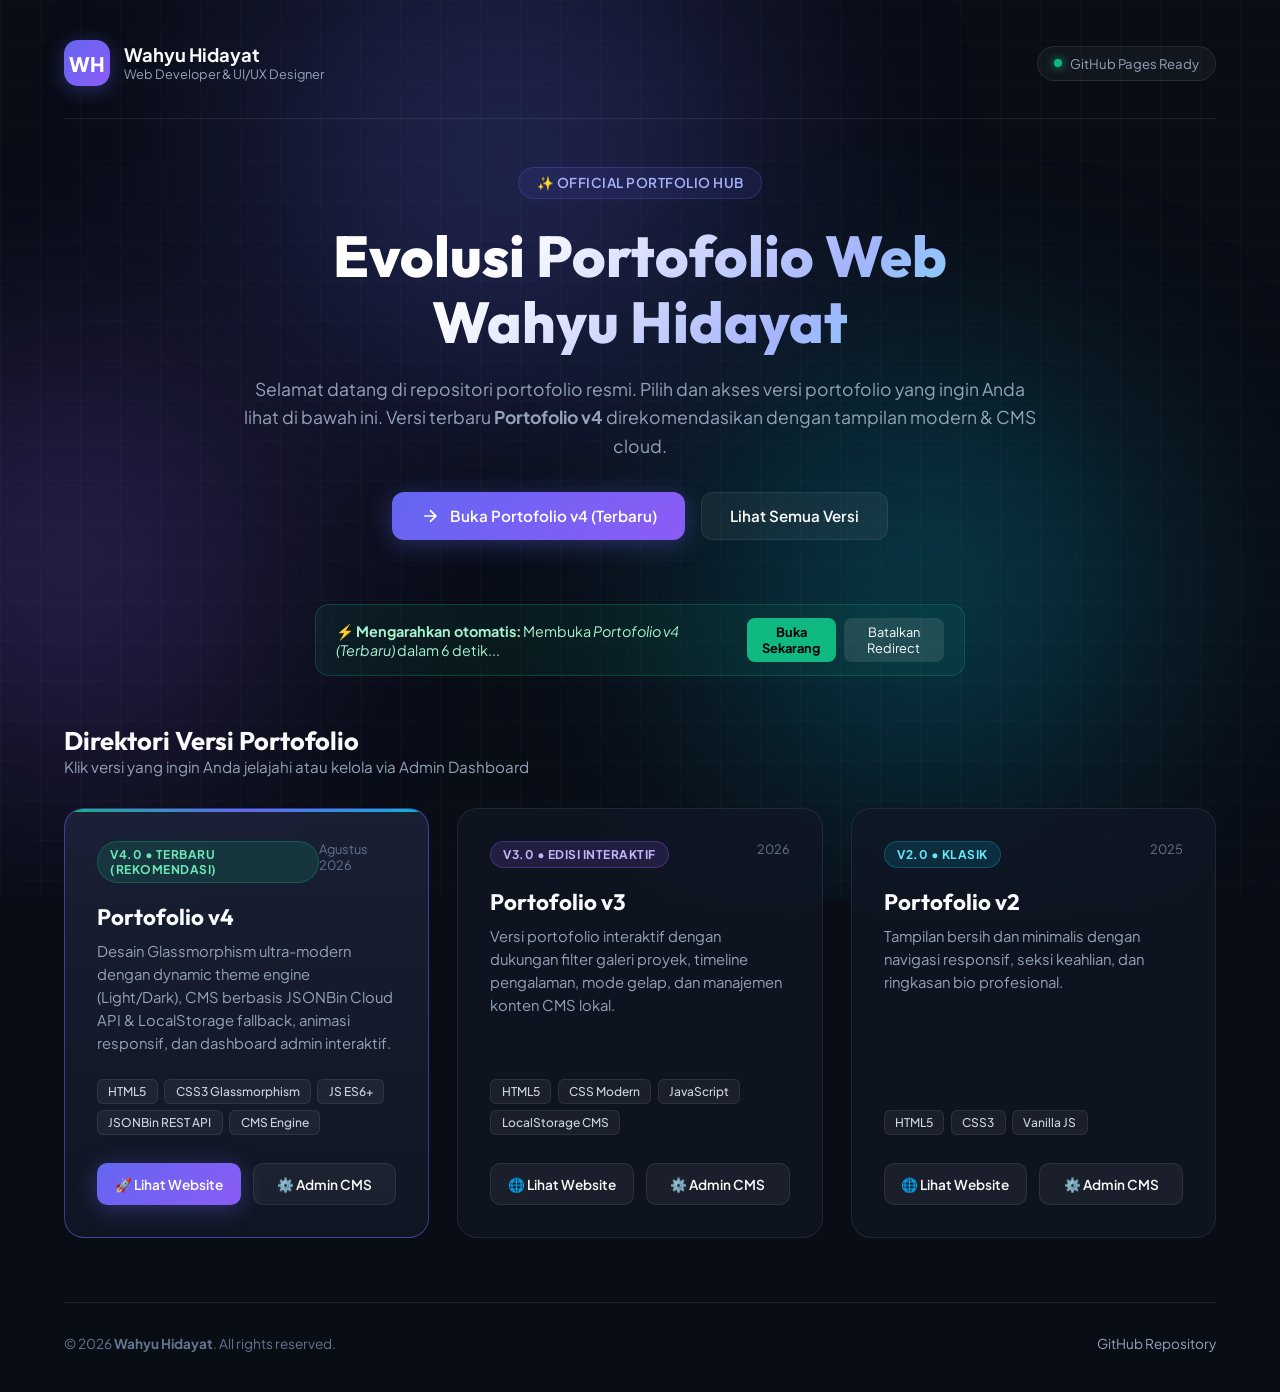
==== index.html @ 2be3a0bd "feat: add Portofolio v4, root index.html directory hub, and .nojekyll for GitHub Pages deployment" ====
<!DOCTYPE html>
<html lang="id">
<head>
    <meta charset="UTF-8">
    <meta name="viewport" content="width=device-width, initial-scale=1.0">
    <title>Wahyu Hidayat - Portfolio Directory Hub</title>
    <meta name="description" content="Direktori Portal Portofolio Wahyu Hidayat. Akses semua versi portofolio (v2, v3, v4) dalam satu tempat.">
    <link rel="preconnect" href="https://fonts.googleapis.com">
    <link rel="preconnect" href="https://fonts.gstatic.com" crossorigin>
    <link href="https://fonts.googleapis.com/css2?family=Outfit:wght@300;400;500;600;700;800&family=Plus+Jakarta+Sans:wght@400;500;600;700&display=swap" rel="stylesheet">
    <style>
        :root {
            --bg-dark: #090d16;
            --bg-card: rgba(18, 24, 38, 0.7);
            --bg-card-hover: rgba(28, 36, 56, 0.85);
            --border-color: rgba(255, 255, 255, 0.08);
            --border-hover: rgba(99, 102, 241, 0.4);
            --primary: #6366f1;
            --primary-glow: rgba(99, 102, 241, 0.35);
            --cyan: #06b6d4;
            --emerald: #10b981;
            --violet: #8b5cf6;
            --text-main: #f8fafc;
            --text-muted: #94a3b8;
            --text-dim: #64748b;
        }

        * {
            margin: 0;
            padding: 0;
            box-sizing: border-box;
            font-family: 'Plus Jakarta Sans', 'Outfit', sans-serif;
        }

        body {
            background-color: var(--bg-dark);
            color: var(--text-main);
            min-height: 100vh;
            display: flex;
            flex-direction: column;
            overflow-x: hidden;
            position: relative;
        }

        /* Ambient Glow Background */
        .ambient-bg {
            position: fixed;
            top: 0;
            left: 0;
            width: 100vw;
            height: 100vh;
            pointer-events: none;
            z-index: 0;
            overflow: hidden;
        }

        .glow-orb {
            position: absolute;
            border-radius: 50%;
            filter: blur(120px);
            opacity: 0.25;
            animation: pulseOrb 12s infinite alternate ease-in-out;
        }

        .orb-1 {
            top: -10%;
            left: 20%;
            width: 500px;
            height: 500px;
            background: var(--primary);
        }

        .orb-2 {
            bottom: 10%;
            right: 10%;
            width: 450px;
            height: 450px;
            background: var(--cyan);
            animation-delay: -4s;
        }

        .orb-3 {
            top: 40%;
            left: -10%;
            width: 400px;
            height: 400px;
            background: var(--violet);
            animation-delay: -8s;
        }

        @keyframes pulseOrb {
            0% { transform: scale(1) translate(0, 0); opacity: 0.2; }
            100% { transform: scale(1.15) translate(30px, -20px); opacity: 0.35; }
        }

        /* Grid lines pattern overlay */
        .grid-overlay {
            position: fixed;
            inset: 0;
            background-image: 
                linear-gradient(to right, rgba(255, 255, 255, 0.02) 1px, transparent 1px),
                linear-gradient(to bottom, rgba(255, 255, 255, 0.02) 1px, transparent 1px);
            background-size: 40px 40px;
            pointer-events: none;
            z-index: 1;
        }

        /* Main Container */
        .container {
            width: 100%;
            max-width: 1200px;
            margin: 0 auto;
            padding: 2.5rem 1.5rem;
            position: relative;
            z-index: 2;
            flex: 1;
            display: flex;
            flex-direction: column;
        }

        /* Header */
        header {
            display: flex;
            justify-content: space-between;
            align-items: center;
            padding-bottom: 2rem;
            border-bottom: 1px solid var(--border-color);
            margin-bottom: 3rem;
        }

        .brand-logo {
            display: flex;
            align-items: center;
            gap: 0.85rem;
            text-decoration: none;
        }

        .avatar-badge {
            width: 46px;
            height: 46px;
            border-radius: 14px;
            background: linear-gradient(135deg, var(--primary), var(--violet));
            display: flex;
            align-items: center;
            justify-content: center;
            font-weight: 800;
            font-size: 1.25rem;
            color: #fff;
            box-shadow: 0 4px 20px var(--primary-glow);
        }

        .brand-info h2 {
            font-size: 1.15rem;
            font-weight: 700;
            color: var(--text-main);
            line-height: 1.2;
        }

        .brand-info p {
            font-size: 0.8rem;
            color: var(--text-muted);
        }

        .repo-status {
            display: flex;
            align-items: center;
            gap: 0.5rem;
            background: rgba(255, 255, 255, 0.04);
            border: 1px solid var(--border-color);
            padding: 0.5rem 1rem;
            border-radius: 50px;
            font-size: 0.825rem;
            color: var(--text-muted);
        }

        .status-dot {
            width: 8px;
            height: 8px;
            border-radius: 50%;
            background: var(--emerald);
            box-shadow: 0 0 10px var(--emerald);
            animation: blink 2s infinite;
        }

        @keyframes blink {
            0%, 100% { opacity: 1; }
            50% { opacity: 0.4; }
        }

        /* Hero Banner */
        .hero {
            text-align: center;
            max-width: 800px;
            margin: 0 auto 4rem auto;
        }

        .hero-badge {
            display: inline-flex;
            align-items: center;
            gap: 0.5rem;
            padding: 0.4rem 1.1rem;
            border-radius: 50px;
            background: rgba(99, 102, 241, 0.1);
            border: 1px solid rgba(99, 102, 241, 0.25);
            color: #a5b4fc;
            font-size: 0.85rem;
            font-weight: 600;
            margin-bottom: 1.5rem;
            letter-spacing: 0.5px;
            text-transform: uppercase;
        }

        .hero h1 {
            font-family: 'Outfit', sans-serif;
            font-size: clamp(2.2rem, 5vw, 3.6rem);
            font-weight: 800;
            line-height: 1.15;
            margin-bottom: 1.25rem;
            background: linear-gradient(135deg, #ffffff 30%, #a5b4fc 70%, #67e8f9 100%);
            -webkit-background-clip: text;
            -webkit-text-fill-color: transparent;
        }

        .hero p {
            font-size: 1.1rem;
            color: var(--text-muted);
            line-height: 1.6;
            margin-bottom: 2rem;
        }

        .quick-actions {
            display: flex;
            justify-content: center;
            gap: 1rem;
            flex-wrap: wrap;
        }

        .btn {
            display: inline-flex;
            align-items: center;
            gap: 0.6rem;
            padding: 0.85rem 1.75rem;
            border-radius: 12px;
            font-weight: 600;
            font-size: 0.95rem;
            text-decoration: none;
            transition: all 0.25s cubic-bezier(0.4, 0, 0.2, 1);
            cursor: pointer;
            border: none;
        }

        .btn-primary {
            background: linear-gradient(135deg, var(--primary), var(--violet));
            color: #fff;
            box-shadow: 0 4px 25px var(--primary-glow);
        }

        .btn-primary:hover {
            transform: translateY(-2px);
            box-shadow: 0 8px 30px rgba(99, 102, 241, 0.5);
        }

        .btn-secondary {
            background: rgba(255, 255, 255, 0.05);
            color: var(--text-main);
            border: 1px solid var(--border-color);
        }

        .btn-secondary:hover {
            background: rgba(255, 255, 255, 0.1);
            border-color: rgba(255, 255, 255, 0.2);
            transform: translateY(-2px);
        }

        /* Auto-redirect banner */
        .redirect-notice {
            background: rgba(16, 185, 129, 0.08);
            border: 1px solid rgba(16, 185, 129, 0.25);
            border-radius: 14px;
            padding: 0.85rem 1.25rem;
            margin: 0 auto 3rem auto;
            max-width: 650px;
            display: flex;
            align-items: center;
            justify-content: space-between;
            gap: 1rem;
            font-size: 0.9rem;
            color: #a7f3d0;
        }

        .redirect-notice.hidden {
            display: none;
        }

        .btn-sm-cancel {
            background: rgba(255, 255, 255, 0.1);
            border: none;
            color: #fff;
            padding: 0.35rem 0.75rem;
            border-radius: 8px;
            font-size: 0.8rem;
            cursor: pointer;
            transition: background 0.2s;
        }

        .btn-sm-cancel:hover {
            background: rgba(255, 255, 255, 0.2);
        }

        /* Section Title */
        .section-header {
            margin-bottom: 2rem;
        }

        .section-header h2 {
            font-family: 'Outfit', sans-serif;
            font-size: 1.6rem;
            font-weight: 700;
            color: var(--text-main);
        }

        .section-header p {
            color: var(--text-muted);
            font-size: 0.95rem;
        }

        /* Versions Grid */
        .versions-grid {
            display: grid;
            grid-template-columns: repeat(auto-fit, minmax(320px, 1fr));
            gap: 1.75rem;
            margin-bottom: 4rem;
        }

        .version-card {
            background: var(--bg-card);
            border: 1px solid var(--border-color);
            border-radius: 20px;
            padding: 2rem;
            backdrop-filter: blur(12px);
            -webkit-backdrop-filter: blur(12px);
            transition: all 0.3s cubic-bezier(0.4, 0, 0.2, 1);
            display: flex;
            flex-direction: column;
            position: relative;
            overflow: hidden;
        }

        .version-card:hover {
            background: var(--bg-card-hover);
            border-color: var(--border-hover);
            transform: translateY(-6px);
            box-shadow: 0 20px 40px rgba(0, 0, 0, 0.4);
        }

        .version-card.featured {
            border-color: rgba(99, 102, 241, 0.5);
            background: linear-gradient(180deg, rgba(30, 37, 60, 0.8) 0%, rgba(18, 24, 38, 0.8) 100%);
        }

        .version-card.featured::before {
            content: '';
            position: absolute;
            top: 0;
            left: 0;
            right: 0;
            height: 3px;
            background: linear-gradient(90deg, var(--emerald), var(--primary), var(--cyan));
        }

        .card-top {
            display: flex;
            justify-content: space-between;
            align-items: flex-start;
            margin-bottom: 1.25rem;
        }

        .version-tag {
            font-size: 0.75rem;
            font-weight: 700;
            padding: 0.3rem 0.75rem;
            border-radius: 50px;
            letter-spacing: 0.5px;
            text-transform: uppercase;
        }

        .tag-v4 {
            background: rgba(16, 185, 129, 0.15);
            color: #6ee7b7;
            border: 1px solid rgba(16, 185, 129, 0.3);
        }

        .tag-v3 {
            background: rgba(139, 92, 246, 0.15);
            color: #c4b5fd;
            border: 1px solid rgba(139, 92, 246, 0.3);
        }

        .tag-v2 {
            background: rgba(6, 182, 212, 0.15);
            color: #67e8f9;
            border: 1px solid rgba(6, 182, 212, 0.3);
        }

        .release-date {
            font-size: 0.8rem;
            color: var(--text-dim);
        }

        .card-title {
            font-family: 'Outfit', sans-serif;
            font-size: 1.4rem;
            font-weight: 700;
            margin-bottom: 0.6rem;
            color: var(--text-main);
        }

        .card-desc {
            font-size: 0.925rem;
            color: var(--text-muted);
            line-height: 1.55;
            margin-bottom: 1.5rem;
            flex: 1;
        }

        .tech-stack {
            display: flex;
            flex-wrap: wrap;
            gap: 0.4rem;
            margin-bottom: 1.75rem;
        }

        .tech-pill {
            background: rgba(255, 255, 255, 0.05);
            border: 1px solid rgba(255, 255, 255, 0.08);
            color: #cbd5e1;
            padding: 0.25rem 0.65rem;
            border-radius: 6px;
            font-size: 0.75rem;
            font-weight: 500;
        }

        .card-actions {
            display: grid;
            grid-template-columns: 1fr 1fr;
            gap: 0.75rem;
        }

        .card-actions .btn {
            padding: 0.7rem 1rem;
            font-size: 0.85rem;
            justify-content: center;
            border-radius: 10px;
        }

        /* Footer */
        footer {
            margin-top: auto;
            padding-top: 2rem;
            border-top: 1px solid var(--border-color);
            display: flex;
            justify-content: space-between;
            align-items: center;
            flex-wrap: wrap;
            gap: 1rem;
            color: var(--text-dim);
            font-size: 0.85rem;
        }

        footer a {
            color: var(--text-muted);
            text-decoration: none;
            transition: color 0.2s;
        }

        footer a:hover {
            color: var(--primary);
        }

        .social-links {
            display: flex;
            gap: 1.25rem;
        }

        @media (max-width: 640px) {
            header {
                flex-direction: column;
                align-items: flex-start;
                gap: 1rem;
            }
            .card-actions {
                grid-template-columns: 1fr;
            }
            .redirect-notice {
                flex-direction: column;
                align-items: flex-start;
            }
        }
    </style>
</head>
<body>
    <div class="ambient-bg">
        <div class="glow-orb orb-1"></div>
        <div class="glow-orb orb-2"></div>
        <div class="glow-orb orb-3"></div>
    </div>
    <div class="grid-overlay"></div>

    <div class="container">
        <!-- Header -->
        <header>
            <a href="#" class="brand-logo">
                <div class="avatar-badge">WH</div>
                <div class="brand-info">
                    <h2>Wahyu Hidayat</h2>
                    <p>Web Developer & UI/UX Designer</p>
                </div>
            </a>
            <div class="repo-status">
                <span class="status-dot"></span>
                <span>GitHub Pages Ready</span>
            </div>
        </header>

        <!-- Hero Section -->
        <section class="hero">
            <div class="hero-badge">
                <span>✨ Official Portfolio Hub</span>
            </div>
            <h1>Evolusi Portofolio Web Wahyu Hidayat</h1>
            <p>
                Selamat datang di repositori portofolio resmi. Pilih dan akses versi portofolio yang ingin Anda lihat di bawah ini. Versi terbaru <strong>Portofolio v4</strong> direkomendasikan dengan tampilan modern & CMS cloud.
            </p>
            <div class="quick-actions">
                <a href="./Portofolio%20v4/index.html" class="btn btn-primary">
                    <svg width="20" height="20" viewBox="0 0 24 24" fill="none" stroke="currentColor" stroke-width="2"><path d="M5 12h14M12 5l7 7-7 7"/></svg>
                    Buka Portofolio v4 (Terbaru)
                </a>
                <a href="#versions" class="btn btn-secondary">
                    Lihat Semua Versi
                </a>
            </div>
        </section>

        <!-- Auto Redirect Notice -->
        <div id="redirectNotice" class="redirect-notice">
            <div>
                ⚡ <strong>Mengarahkan otomatis:</strong> Membuka <em>Portofolio v4 (Terbaru)</em> dalam <span id="countdown">7</span> detik...
            </div>
            <div style="display: flex; gap: 0.5rem; align-items: center;">
                <button id="btnGoNow" class="btn-sm-cancel" style="background: var(--emerald); color: #000; font-weight:700;">Buka Sekarang</button>
                <button id="btnCancelRedirect" class="btn-sm-cancel">Batalkan Redirect</button>
            </div>
        </div>

        <!-- Versions Section -->
        <section id="versions">
            <div class="section-header">
                <h2>Direktori Versi Portofolio</h2>
                <p>Klik versi yang ingin Anda jelajahi atau kelola via Admin Dashboard</p>
            </div>

            <div class="versions-grid">
                <!-- Portofolio v4 -->
                <div class="version-card featured">
                    <div class="card-top">
                        <span class="version-tag tag-v4">v4.0 • Terbaru (Rekomendasi)</span>
                        <span class="release-date">Agustus 2026</span>
                    </div>
                    <h3 class="card-title">Portofolio v4</h3>
                    <p class="card-desc">
                        Desain Glassmorphism ultra-modern dengan dynamic theme engine (Light/Dark), CMS berbasis JSONBin Cloud API & LocalStorage fallback, animasi responsif, dan dashboard admin interaktif.
                    </p>
                    <div class="tech-stack">
                        <span class="tech-pill">HTML5</span>
                        <span class="tech-pill">CSS3 Glassmorphism</span>
                        <span class="tech-pill">JS ES6+</span>
                        <span class="tech-pill">JSONBin REST API</span>
                        <span class="tech-pill">CMS Engine</span>
                    </div>
                    <div class="card-actions">
                        <a href="./Portofolio%20v4/index.html" class="btn btn-primary">
                            <span>🚀 Lihat Website</span>
                        </a>
                        <a href="./Portofolio%20v4/admin.html" class="btn btn-secondary">
                            <span>⚙️ Admin CMS</span>
                        </a>
                    </div>
                </div>

                <!-- Portofolio v3 -->
                <div class="version-card">
                    <div class="card-top">
                        <span class="version-tag tag-v3">v3.0 • Edisi Interaktif</span>
                        <span class="release-date">2026</span>
                    </div>
                    <h3 class="card-title">Portofolio v3</h3>
                    <p class="card-desc">
                        Versi portofolio interaktif dengan dukungan filter galeri proyek, timeline pengalaman, mode gelap, dan manajemen konten CMS lokal.
                    </p>
                    <div class="tech-stack">
                        <span class="tech-pill">HTML5</span>
                        <span class="tech-pill">CSS Modern</span>
                        <span class="tech-pill">JavaScript</span>
                        <span class="tech-pill">LocalStorage CMS</span>
                    </div>
                    <div class="card-actions">
                        <a href="./Portofolio%20v3/index.html" class="btn btn-secondary">
                            <span>🌐 Lihat Website</span>
                        </a>
                        <a href="./Portofolio%20v3/admin.html" class="btn btn-secondary">
                            <span>⚙️ Admin CMS</span>
                        </a>
                    </div>
                </div>

                <!-- Portofolio v2 -->
                <div class="version-card">
                    <div class="card-top">
                        <span class="version-tag tag-v2">v2.0 • Klasik</span>
                        <span class="release-date">2025</span>
                    </div>
                    <h3 class="card-title">Portofolio v2</h3>
                    <p class="card-desc">
                        Tampilan bersih dan minimalis dengan navigasi responsif, seksi keahlian, dan ringkasan bio profesional.
                    </p>
                    <div class="tech-stack">
                        <span class="tech-pill">HTML5</span>
                        <span class="tech-pill">CSS3</span>
                        <span class="tech-pill">Vanilla JS</span>
                    </div>
                    <div class="card-actions">
                        <a href="./Portofolio%20v2/index.html" class="btn btn-secondary">
                            <span>🌐 Lihat Website</span>
                        </a>
                        <a href="./Portofolio%20v2/admin.html" class="btn btn-secondary">
                            <span>⚙️ Admin CMS</span>
                        </a>
                    </div>
                </div>
            </div>
        </section>

        <!-- Footer -->
        <footer>
            <div>
                © 2026 <strong>Wahyu Hidayat</strong>. All rights reserved.
            </div>
            <div class="social-links">
                <a href="https://github.com/wahyuhidayatwyh-boop/myportofolio" target="_blank" rel="noopener">GitHub Repository</a>
            </div>
        </footer>
    </div>

    <script>
        // Auto redirect timer logic
        let timeLeft = 7;
        const countdownEl = document.getElementById('countdown');
        const noticeEl = document.getElementById('redirectNotice');
        const cancelBtn = document.getElementById('btnCancelRedirect');
        const goNowBtn = document.getElementById('btnGoNow');

        // Check if user disabled auto-redirect previously
        if (localStorage.getItem('disable_hub_redirect') === 'true') {
            noticeEl.classList.add('hidden');
        } else {
            const timer = setInterval(() => {
                timeLeft--;
                if (countdownEl) countdownEl.textContent = timeLeft;
                if (timeLeft <= 0) {
                    clearInterval(timer);
                    window.location.href = './Portofolio%20v4/index.html';
                }
            }, 1000);

            cancelBtn.addEventListener('click', () => {
                clearInterval(timer);
                noticeEl.classList.add('hidden');
                localStorage.setItem('disable_hub_redirect', 'true');
            });

            goNowBtn.addEventListener('click', () => {
                clearInterval(timer);
                window.location.href = './Portofolio%20v4/index.html';
            });
        }
    </script>
</body>
</html>
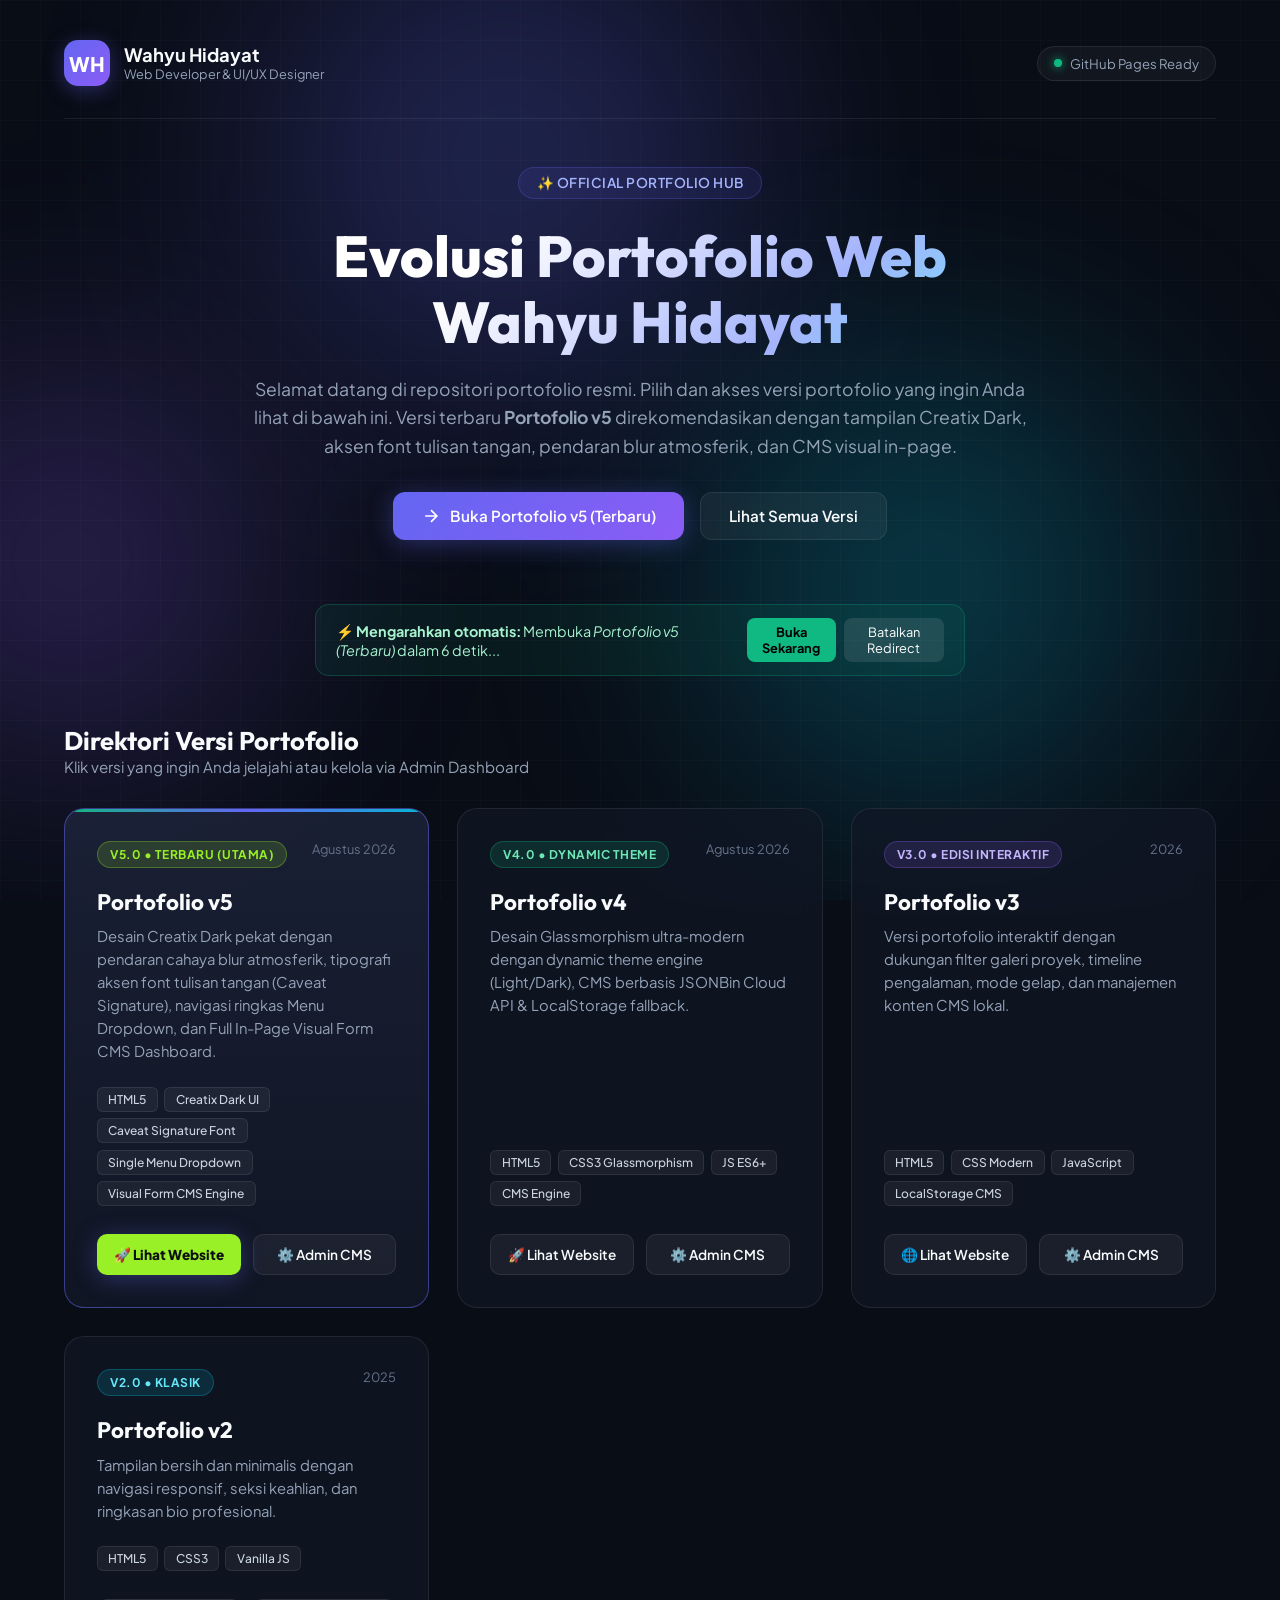
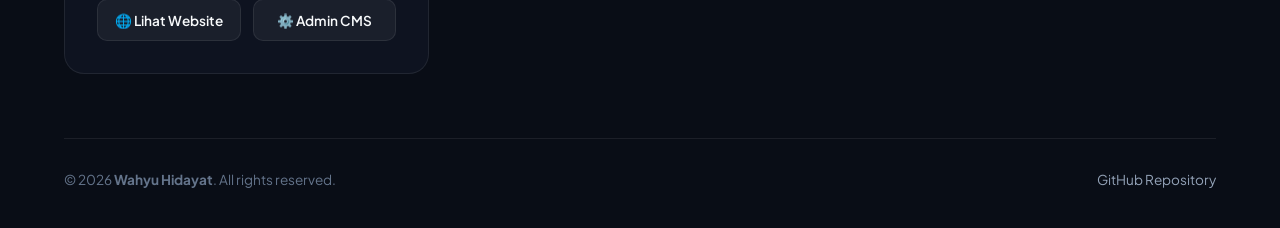
==== commit 6c42c112: "feat: deploy Portofolio v5 with Creatix Dark UI, Caveat font signature, compact navbar dropdown menu" ====
--- a/index.html
+++ b/index.html
@@ -529,12 +529,12 @@
             </div>
             <h1>Evolusi Portofolio Web Wahyu Hidayat</h1>
             <p>
-                Selamat datang di repositori portofolio resmi. Pilih dan akses versi portofolio yang ingin Anda lihat di bawah ini. Versi terbaru <strong>Portofolio v4</strong> direkomendasikan dengan tampilan modern & CMS cloud.
+                Selamat datang di repositori portofolio resmi. Pilih dan akses versi portofolio yang ingin Anda lihat di bawah ini. Versi terbaru <strong>Portofolio v5</strong> direkomendasikan dengan tampilan Creatix Dark, aksen font tulisan tangan, pendaran blur atmosferik, dan CMS visual in-page.
             </p>
             <div class="quick-actions">
-                <a href="./Portofolio%20v4/index.html" class="btn btn-primary">
+                <a href="./Portofolio%20v5/index.html" class="btn btn-primary">
                     <svg width="20" height="20" viewBox="0 0 24 24" fill="none" stroke="currentColor" stroke-width="2"><path d="M5 12h14M12 5l7 7-7 7"/></svg>
-                    Buka Portofolio v4 (Terbaru)
+                    Buka Portofolio v5 (Terbaru)
                 </a>
                 <a href="#versions" class="btn btn-secondary">
                     Lihat Semua Versi
@@ -545,7 +545,7 @@
         <!-- Auto Redirect Notice -->
         <div id="redirectNotice" class="redirect-notice">
             <div>
-                ⚡ <strong>Mengarahkan otomatis:</strong> Membuka <em>Portofolio v4 (Terbaru)</em> dalam <span id="countdown">7</span> detik...
+                ⚡ <strong>Mengarahkan otomatis:</strong> Membuka <em>Portofolio v5 (Terbaru)</em> dalam <span id="countdown">7</span> detik...
             </div>
             <div style="display: flex; gap: 0.5rem; align-items: center;">
                 <button id="btnGoNow" class="btn-sm-cancel" style="background: var(--emerald); color: #000; font-weight:700;">Buka Sekarang</button>
@@ -561,25 +561,51 @@
             </div>
 
             <div class="versions-grid">
-                <!-- Portofolio v4 -->
+                <!-- Portofolio v5 -->
                 <div class="version-card featured">
                     <div class="card-top">
-                        <span class="version-tag tag-v4">v4.0 • Terbaru (Rekomendasi)</span>
+                        <span class="version-tag tag-v4" style="background: rgba(153, 240, 38, 0.15); color: #99f026; border-color: rgba(153, 240, 38, 0.3);">v5.0 • Terbaru (Utama)</span>
+                        <span class="release-date">Agustus 2026</span>
+                    </div>
+                    <h3 class="card-title">Portofolio v5</h3>
+                    <p class="card-desc">
+                        Desain Creatix Dark pekat dengan pendaran cahaya blur atmosferik, tipografi aksen font tulisan tangan (Caveat Signature), navigasi ringkas Menu Dropdown, dan Full In-Page Visual Form CMS Dashboard.
+                    </p>
+                    <div class="tech-stack">
+                        <span class="tech-pill">HTML5</span>
+                        <span class="tech-pill">Creatix Dark UI</span>
+                        <span class="tech-pill">Caveat Signature Font</span>
+                        <span class="tech-pill">Single Menu Dropdown</span>
+                        <span class="tech-pill">Visual Form CMS Engine</span>
+                    </div>
+                    <div class="card-actions">
+                        <a href="./Portofolio%20v5/index.html" class="btn btn-primary" style="background: #99f026; color: #0b0c10; font-weight: 800;">
+                            <span>🚀 Lihat Website</span>
+                        </a>
+                        <a href="./Portofolio%20v5/admin.html" class="btn btn-secondary">
+                            <span>⚙️ Admin CMS</span>
+                        </a>
+                    </div>
+                </div>
+
+                <!-- Portofolio v4 -->
+                <div class="version-card">
+                    <div class="card-top">
+                        <span class="version-tag tag-v4">v4.0 • Dynamic Theme</span>
                         <span class="release-date">Agustus 2026</span>
                     </div>
                     <h3 class="card-title">Portofolio v4</h3>
                     <p class="card-desc">
-                        Desain Glassmorphism ultra-modern dengan dynamic theme engine (Light/Dark), CMS berbasis JSONBin Cloud API & LocalStorage fallback, animasi responsif, dan dashboard admin interaktif.
+                        Desain Glassmorphism ultra-modern dengan dynamic theme engine (Light/Dark), CMS berbasis JSONBin Cloud API & LocalStorage fallback.
                     </p>
                     <div class="tech-stack">
                         <span class="tech-pill">HTML5</span>
                         <span class="tech-pill">CSS3 Glassmorphism</span>
                         <span class="tech-pill">JS ES6+</span>
-                        <span class="tech-pill">JSONBin REST API</span>
                         <span class="tech-pill">CMS Engine</span>
                     </div>
                     <div class="card-actions">
-                        <a href="./Portofolio%20v4/index.html" class="btn btn-primary">
+                        <a href="./Portofolio%20v4/index.html" class="btn btn-secondary">
                             <span>🚀 Lihat Website</span>
                         </a>
                         <a href="./Portofolio%20v4/admin.html" class="btn btn-secondary">
@@ -669,7 +695,7 @@
                 if (countdownEl) countdownEl.textContent = timeLeft;
                 if (timeLeft <= 0) {
                     clearInterval(timer);
-                    window.location.href = './Portofolio%20v4/index.html';
+                    window.location.href = './Portofolio%20v5/index.html';
                 }
             }, 1000);
 
@@ -681,7 +707,7 @@
 
             goNowBtn.addEventListener('click', () => {
                 clearInterval(timer);
-                window.location.href = './Portofolio%20v4/index.html';
+                window.location.href = './Portofolio%20v5/index.html';
             });
         }
     </script>
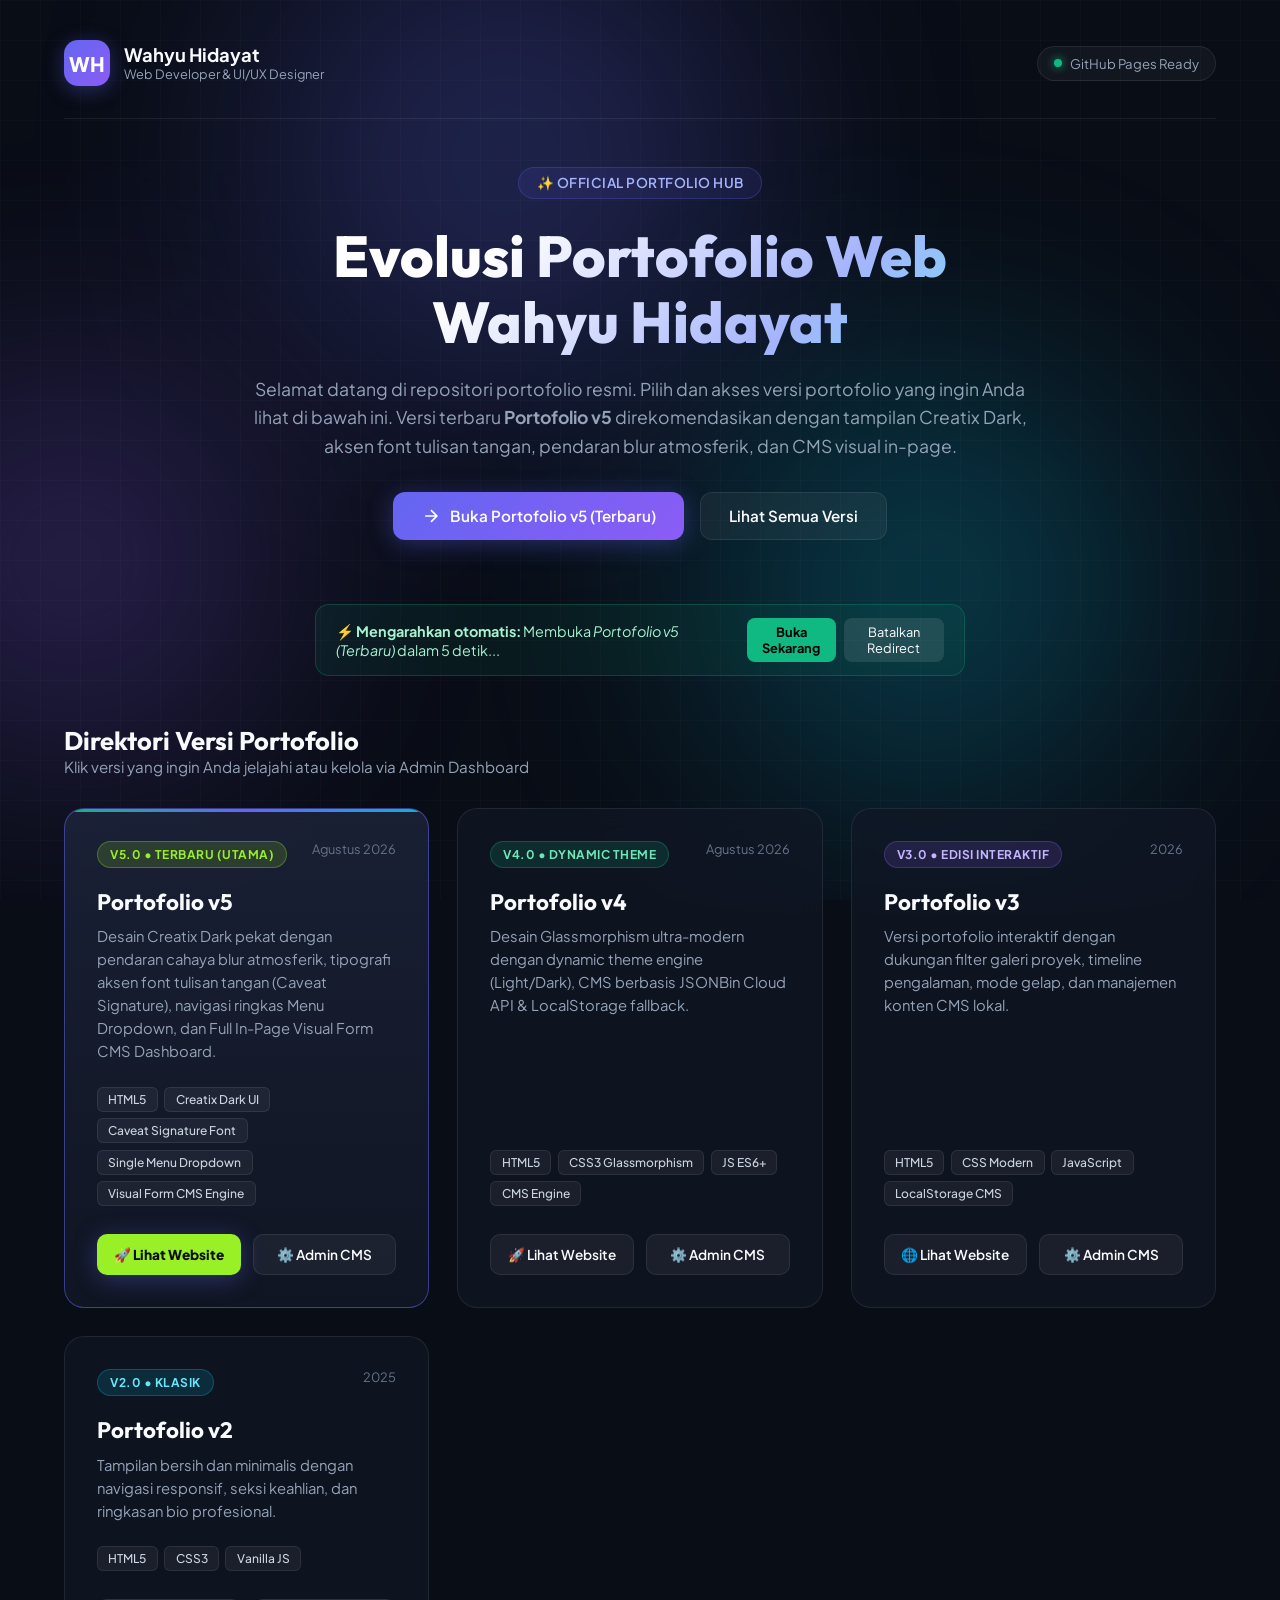
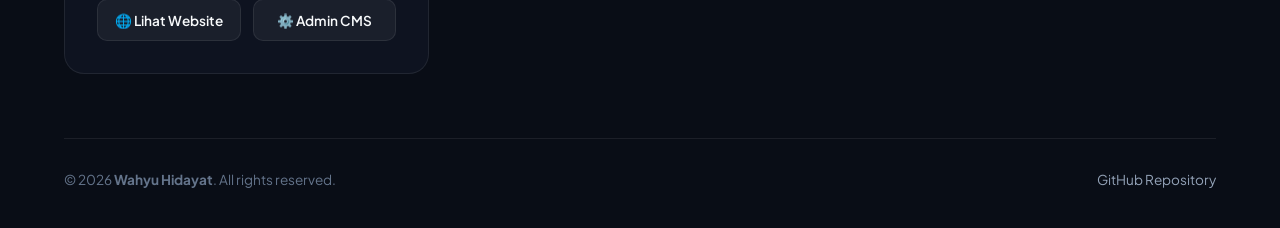
==== commit 8ad41d62: "docs: update meta description for v5 in root index.html" ====
--- a/index.html
+++ b/index.html
@@ -4,7 +4,7 @@
     <meta charset="UTF-8">
     <meta name="viewport" content="width=device-width, initial-scale=1.0">
     <title>Wahyu Hidayat - Portfolio Directory Hub</title>
-    <meta name="description" content="Direktori Portal Portofolio Wahyu Hidayat. Akses semua versi portofolio (v2, v3, v4) dalam satu tempat.">
+    <meta name="description" content="Direktori Portal Portofolio Wahyu Hidayat. Akses semua versi portofolio (v2, v3, v4, v5) dalam satu tempat.">
     <link rel="preconnect" href="https://fonts.googleapis.com">
     <link rel="preconnect" href="https://fonts.gstatic.com" crossorigin>
     <link href="https://fonts.googleapis.com/css2?family=Outfit:wght@300;400;500;600;700;800&family=Plus+Jakarta+Sans:wght@400;500;600;700&display=swap" rel="stylesheet">
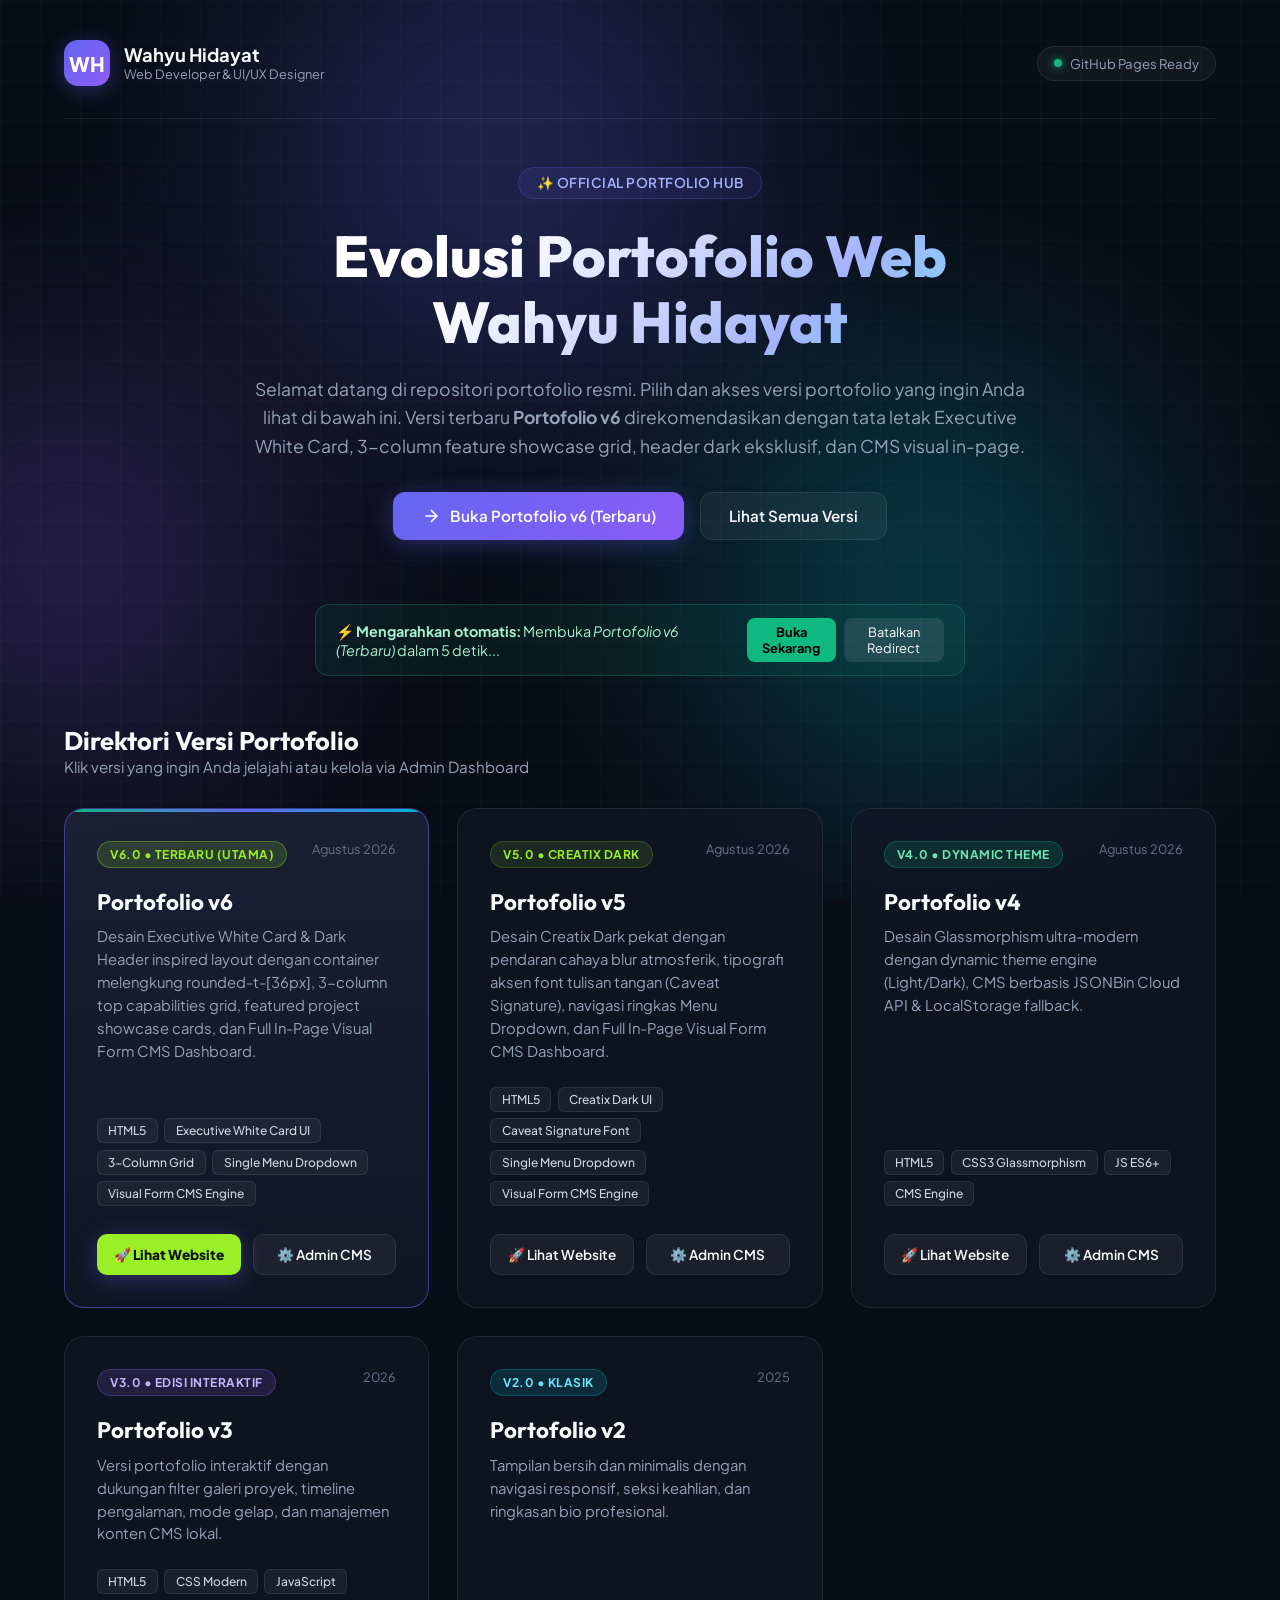
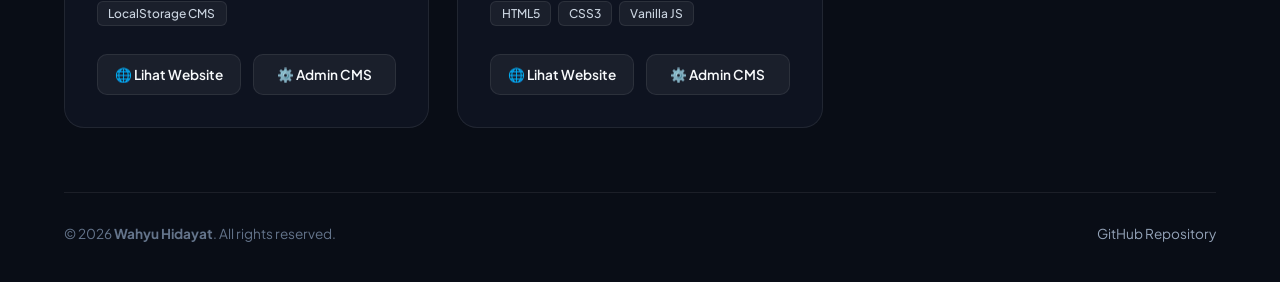
==== commit 468afbf9: "feat: release Portofolio v6 and update index directory hub" ====
--- a/index.html
+++ b/index.html
@@ -529,12 +529,12 @@
             </div>
             <h1>Evolusi Portofolio Web Wahyu Hidayat</h1>
             <p>
-                Selamat datang di repositori portofolio resmi. Pilih dan akses versi portofolio yang ingin Anda lihat di bawah ini. Versi terbaru <strong>Portofolio v5</strong> direkomendasikan dengan tampilan Creatix Dark, aksen font tulisan tangan, pendaran blur atmosferik, dan CMS visual in-page.
+                Selamat datang di repositori portofolio resmi. Pilih dan akses versi portofolio yang ingin Anda lihat di bawah ini. Versi terbaru <strong>Portofolio v6</strong> direkomendasikan dengan tata letak Executive White Card, 3-column feature showcase grid, header dark eksklusif, dan CMS visual in-page.
             </p>
             <div class="quick-actions">
-                <a href="./Portofolio%20v5/index.html" class="btn btn-primary">
+                <a href="./Portofolio%20v6/index.html" class="btn btn-primary">
                     <svg width="20" height="20" viewBox="0 0 24 24" fill="none" stroke="currentColor" stroke-width="2"><path d="M5 12h14M12 5l7 7-7 7"/></svg>
-                    Buka Portofolio v5 (Terbaru)
+                    Buka Portofolio v6 (Terbaru)
                 </a>
                 <a href="#versions" class="btn btn-secondary">
                     Lihat Semua Versi
@@ -545,7 +545,7 @@
         <!-- Auto Redirect Notice -->
         <div id="redirectNotice" class="redirect-notice">
             <div>
-                ⚡ <strong>Mengarahkan otomatis:</strong> Membuka <em>Portofolio v5 (Terbaru)</em> dalam <span id="countdown">7</span> detik...
+                ⚡ <strong>Mengarahkan otomatis:</strong> Membuka <em>Portofolio v6 (Terbaru)</em> dalam <span id="countdown">7</span> detik...
             </div>
             <div style="display: flex; gap: 0.5rem; align-items: center;">
                 <button id="btnGoNow" class="btn-sm-cancel" style="background: var(--emerald); color: #000; font-weight:700;">Buka Sekarang</button>
@@ -561,10 +561,37 @@
             </div>
 
             <div class="versions-grid">
-                <!-- Portofolio v5 -->
+                <!-- Portofolio v6 -->
                 <div class="version-card featured">
                     <div class="card-top">
-                        <span class="version-tag tag-v4" style="background: rgba(153, 240, 38, 0.15); color: #99f026; border-color: rgba(153, 240, 38, 0.3);">v5.0 • Terbaru (Utama)</span>
+                        <span class="version-tag tag-v4" style="background: rgba(153, 240, 38, 0.15); color: #99f026; border-color: rgba(153, 240, 38, 0.3);">v6.0 • Terbaru (Utama)</span>
+                        <span class="release-date">Agustus 2026</span>
+                    </div>
+                    <h3 class="card-title">Portofolio v6</h3>
+                    <p class="card-desc">
+                        Desain Executive White Card & Dark Header inspired layout dengan container melengkung rounded-t-[36px], 3-column top capabilities grid, featured project showcase cards, dan Full In-Page Visual Form CMS Dashboard.
+                    </p>
+                    <div class="tech-stack">
+                        <span class="tech-pill">HTML5</span>
+                        <span class="tech-pill">Executive White Card UI</span>
+                        <span class="tech-pill">3-Column Grid</span>
+                        <span class="tech-pill">Single Menu Dropdown</span>
+                        <span class="tech-pill">Visual Form CMS Engine</span>
+                    </div>
+                    <div class="card-actions">
+                        <a href="./Portofolio%20v6/index.html" class="btn btn-primary" style="background: #99f026; color: #0b0c10; font-weight: 800;">
+                            <span>🚀 Lihat Website</span>
+                        </a>
+                        <a href="./Portofolio%20v6/admin.html" class="btn btn-secondary">
+                            <span>⚙️ Admin CMS</span>
+                        </a>
+                    </div>
+                </div>
+
+                <!-- Portofolio v5 -->
+                <div class="version-card">
+                    <div class="card-top">
+                        <span class="version-tag tag-v4" style="background: rgba(153, 240, 38, 0.1); color: #99f026; border-color: rgba(153, 240, 38, 0.2);">v5.0 • Creatix Dark</span>
                         <span class="release-date">Agustus 2026</span>
                     </div>
                     <h3 class="card-title">Portofolio v5</h3>
@@ -579,7 +606,7 @@
                         <span class="tech-pill">Visual Form CMS Engine</span>
                     </div>
                     <div class="card-actions">
-                        <a href="./Portofolio%20v5/index.html" class="btn btn-primary" style="background: #99f026; color: #0b0c10; font-weight: 800;">
+                        <a href="./Portofolio%20v5/index.html" class="btn btn-secondary">
                             <span>🚀 Lihat Website</span>
                         </a>
                         <a href="./Portofolio%20v5/admin.html" class="btn btn-secondary">
@@ -695,7 +722,7 @@
                 if (countdownEl) countdownEl.textContent = timeLeft;
                 if (timeLeft <= 0) {
                     clearInterval(timer);
-                    window.location.href = './Portofolio%20v5/index.html';
+                    window.location.href = './Portofolio%20v6/index.html';
                 }
             }, 1000);
 
@@ -707,7 +734,7 @@
 
             goNowBtn.addEventListener('click', () => {
                 clearInterval(timer);
-                window.location.href = './Portofolio%20v5/index.html';
+                window.location.href = './Portofolio%20v6/index.html';
             });
         }
     </script>
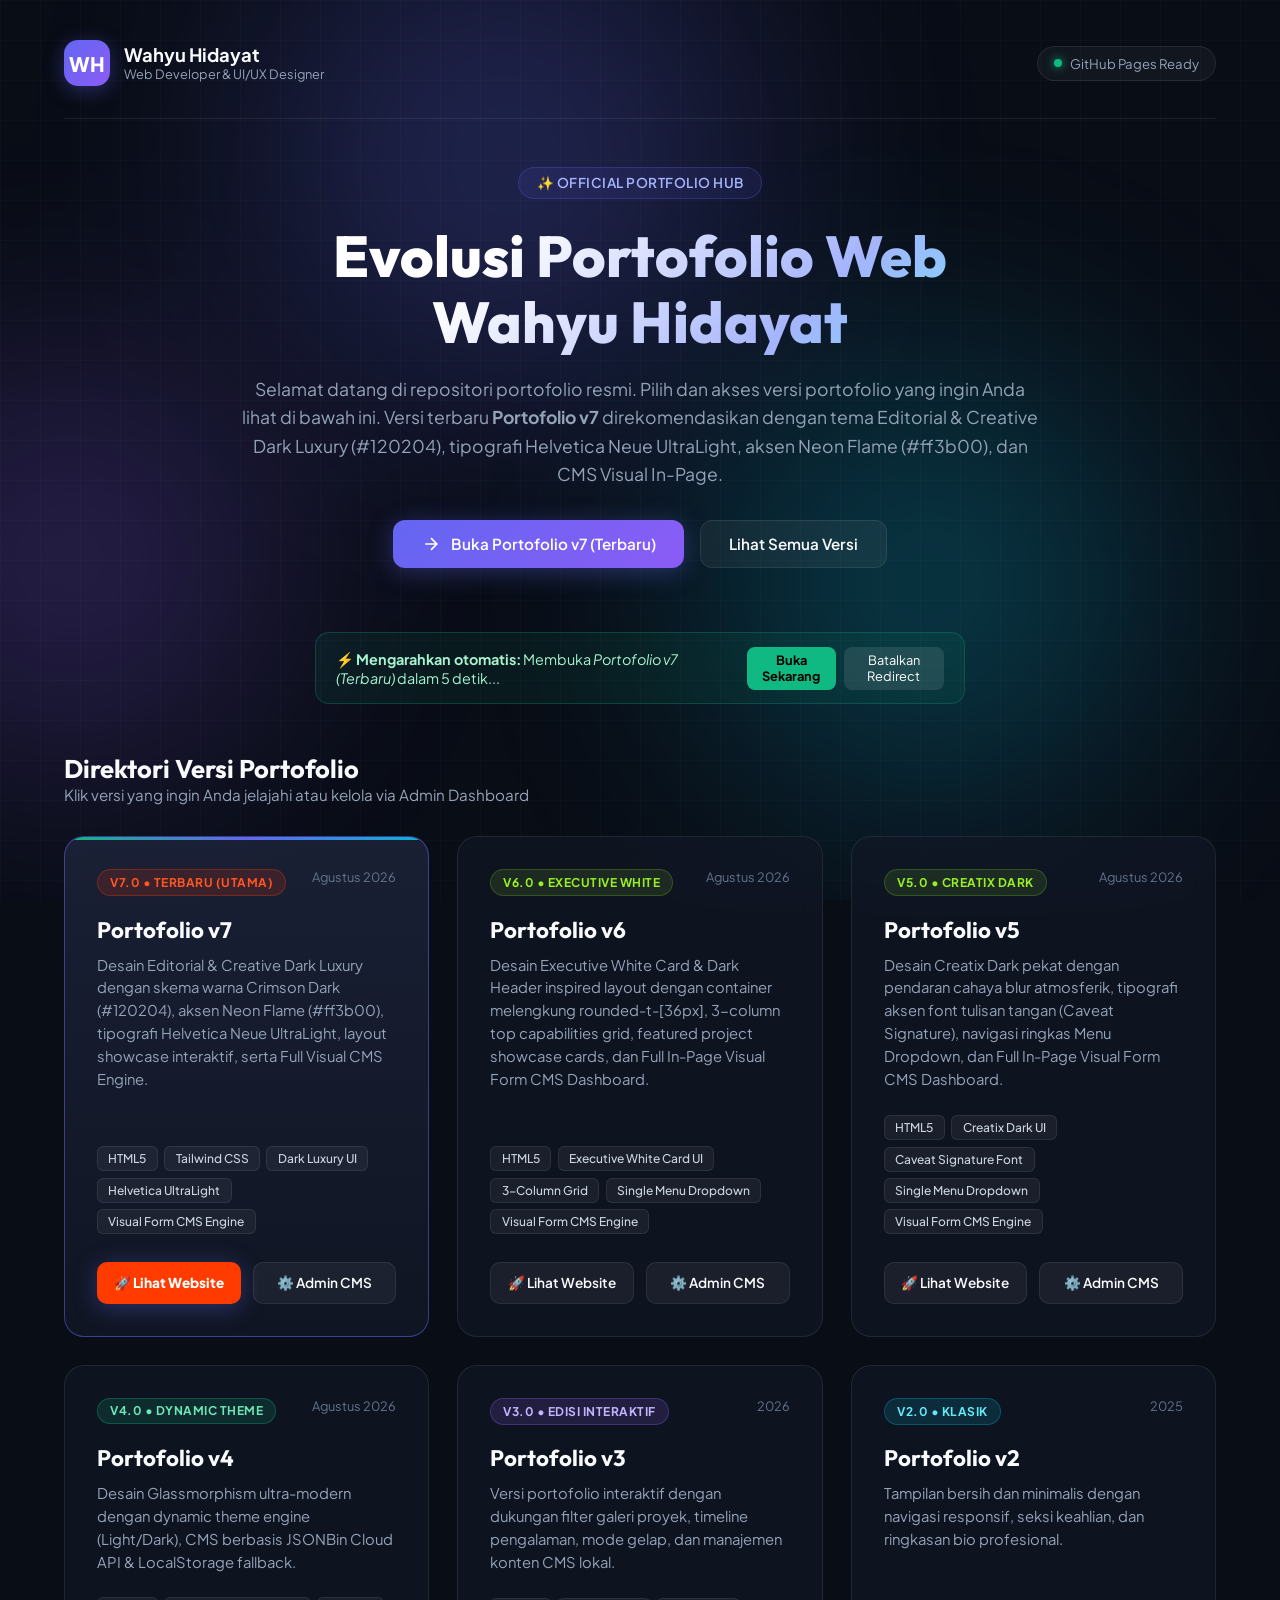
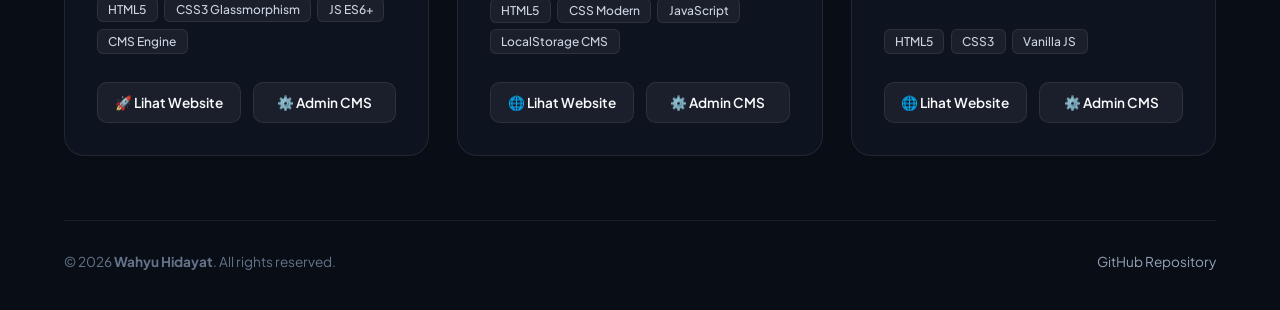
==== commit 41643e69: "Update root index.html hub to feature Portofolio v7" ====
--- a/index.html
+++ b/index.html
@@ -4,7 +4,7 @@
     <meta charset="UTF-8">
     <meta name="viewport" content="width=device-width, initial-scale=1.0">
     <title>Wahyu Hidayat - Portfolio Directory Hub</title>
-    <meta name="description" content="Direktori Portal Portofolio Wahyu Hidayat. Akses semua versi portofolio (v2, v3, v4, v5) dalam satu tempat.">
+    <meta name="description" content="Direktori Portal Portofolio Wahyu Hidayat. Akses semua versi portofolio (v2, v3, v4, v5, v6, v7) dalam satu tempat.">
     <link rel="preconnect" href="https://fonts.googleapis.com">
     <link rel="preconnect" href="https://fonts.gstatic.com" crossorigin>
     <link href="https://fonts.googleapis.com/css2?family=Outfit:wght@300;400;500;600;700;800&family=Plus+Jakarta+Sans:wght@400;500;600;700&display=swap" rel="stylesheet">
@@ -529,12 +529,12 @@
             </div>
             <h1>Evolusi Portofolio Web Wahyu Hidayat</h1>
             <p>
-                Selamat datang di repositori portofolio resmi. Pilih dan akses versi portofolio yang ingin Anda lihat di bawah ini. Versi terbaru <strong>Portofolio v6</strong> direkomendasikan dengan tata letak Executive White Card, 3-column feature showcase grid, header dark eksklusif, dan CMS visual in-page.
+                Selamat datang di repositori portofolio resmi. Pilih dan akses versi portofolio yang ingin Anda lihat di bawah ini. Versi terbaru <strong>Portofolio v7</strong> direkomendasikan dengan tema Editorial & Creative Dark Luxury (#120204), tipografi Helvetica Neue UltraLight, aksen Neon Flame (#ff3b00), dan CMS Visual In-Page.
             </p>
             <div class="quick-actions">
-                <a href="./Portofolio%20v6/index.html" class="btn btn-primary">
+                <a href="./Portofolio%20v7/index.html" class="btn btn-primary">
                     <svg width="20" height="20" viewBox="0 0 24 24" fill="none" stroke="currentColor" stroke-width="2"><path d="M5 12h14M12 5l7 7-7 7"/></svg>
-                    Buka Portofolio v6 (Terbaru)
+                    Buka Portofolio v7 (Terbaru)
                 </a>
                 <a href="#versions" class="btn btn-secondary">
                     Lihat Semua Versi
@@ -545,7 +545,7 @@
         <!-- Auto Redirect Notice -->
         <div id="redirectNotice" class="redirect-notice">
             <div>
-                ⚡ <strong>Mengarahkan otomatis:</strong> Membuka <em>Portofolio v6 (Terbaru)</em> dalam <span id="countdown">7</span> detik...
+                ⚡ <strong>Mengarahkan otomatis:</strong> Membuka <em>Portofolio v7 (Terbaru)</em> dalam <span id="countdown">7</span> detik...
             </div>
             <div style="display: flex; gap: 0.5rem; align-items: center;">
                 <button id="btnGoNow" class="btn-sm-cancel" style="background: var(--emerald); color: #000; font-weight:700;">Buka Sekarang</button>
@@ -561,10 +561,37 @@
             </div>
 
             <div class="versions-grid">
-                <!-- Portofolio v6 -->
+                <!-- Portofolio v7 -->
                 <div class="version-card featured">
                     <div class="card-top">
-                        <span class="version-tag tag-v4" style="background: rgba(153, 240, 38, 0.15); color: #99f026; border-color: rgba(153, 240, 38, 0.3);">v6.0 • Terbaru (Utama)</span>
+                        <span class="version-tag tag-v4" style="background: rgba(255, 59, 0, 0.15); color: #ff5722; border-color: rgba(255, 59, 0, 0.3);">v7.0 • Terbaru (Utama)</span>
+                        <span class="release-date">Agustus 2026</span>
+                    </div>
+                    <h3 class="card-title">Portofolio v7</h3>
+                    <p class="card-desc">
+                        Desain Editorial & Creative Dark Luxury dengan skema warna Crimson Dark (#120204), aksen Neon Flame (#ff3b00), tipografi Helvetica Neue UltraLight, layout showcase interaktif, serta Full Visual CMS Engine.
+                    </p>
+                    <div class="tech-stack">
+                        <span class="tech-pill">HTML5</span>
+                        <span class="tech-pill">Tailwind CSS</span>
+                        <span class="tech-pill">Dark Luxury UI</span>
+                        <span class="tech-pill">Helvetica UltraLight</span>
+                        <span class="tech-pill">Visual Form CMS Engine</span>
+                    </div>
+                    <div class="card-actions">
+                        <a href="./Portofolio%20v7/index.html" class="btn btn-primary" style="background: #ff3b00; color: #ffffff; font-weight: 800;">
+                            <span>🚀 Lihat Website</span>
+                        </a>
+                        <a href="./Portofolio%20v7/admin.html" class="btn btn-secondary">
+                            <span>⚙️ Admin CMS</span>
+                        </a>
+                    </div>
+                </div>
+
+                <!-- Portofolio v6 -->
+                <div class="version-card">
+                    <div class="card-top">
+                        <span class="version-tag tag-v4" style="background: rgba(153, 240, 38, 0.1); color: #99f026; border-color: rgba(153, 240, 38, 0.2);">v6.0 • Executive White</span>
                         <span class="release-date">Agustus 2026</span>
                     </div>
                     <h3 class="card-title">Portofolio v6</h3>
@@ -579,7 +606,7 @@
                         <span class="tech-pill">Visual Form CMS Engine</span>
                     </div>
                     <div class="card-actions">
-                        <a href="./Portofolio%20v6/index.html" class="btn btn-primary" style="background: #99f026; color: #0b0c10; font-weight: 800;">
+                        <a href="./Portofolio%20v6/index.html" class="btn btn-secondary">
                             <span>🚀 Lihat Website</span>
                         </a>
                         <a href="./Portofolio%20v6/admin.html" class="btn btn-secondary">
@@ -722,7 +749,7 @@
                 if (countdownEl) countdownEl.textContent = timeLeft;
                 if (timeLeft <= 0) {
                     clearInterval(timer);
-                    window.location.href = './Portofolio%20v6/index.html';
+                    window.location.href = './Portofolio%20v7/index.html';
                 }
             }, 1000);
 
@@ -734,7 +761,7 @@
 
             goNowBtn.addEventListener('click', () => {
                 clearInterval(timer);
-                window.location.href = './Portofolio%20v6/index.html';
+                window.location.href = './Portofolio%20v7/index.html';
             });
         }
     </script>
